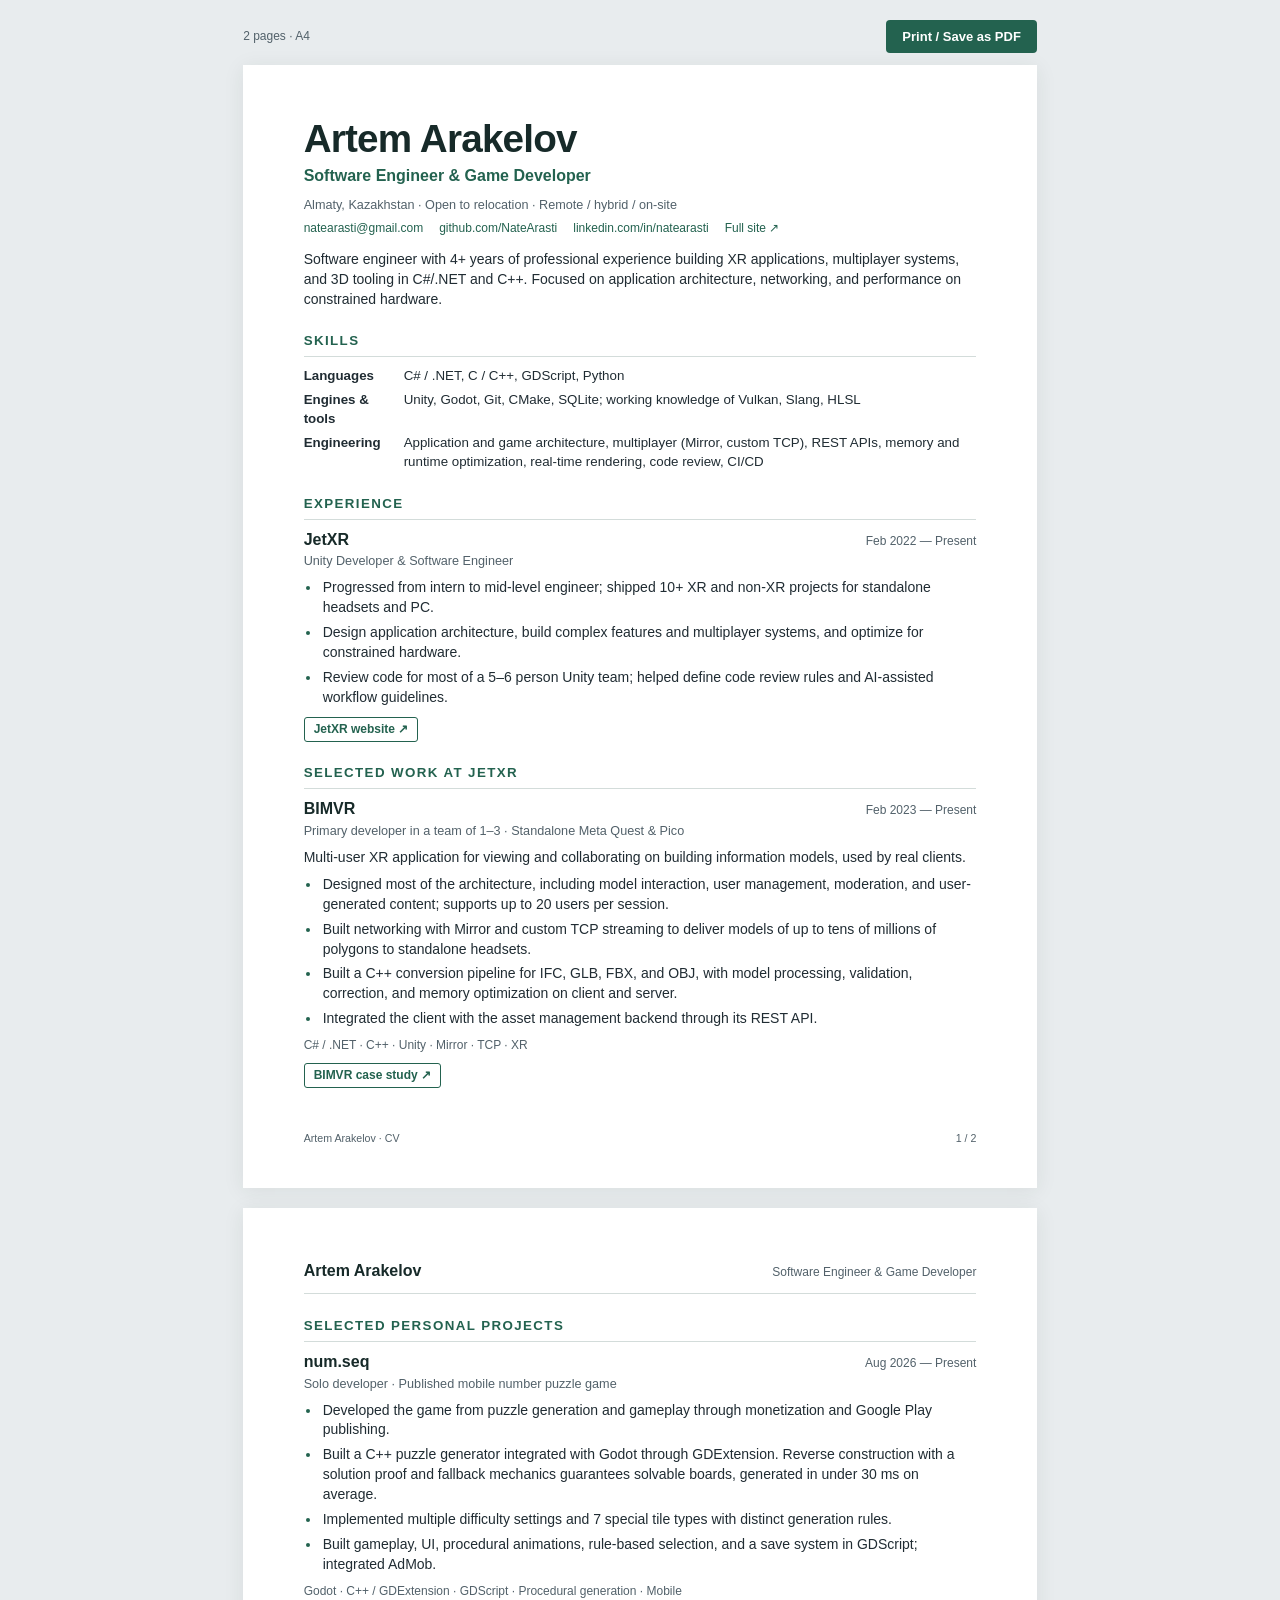
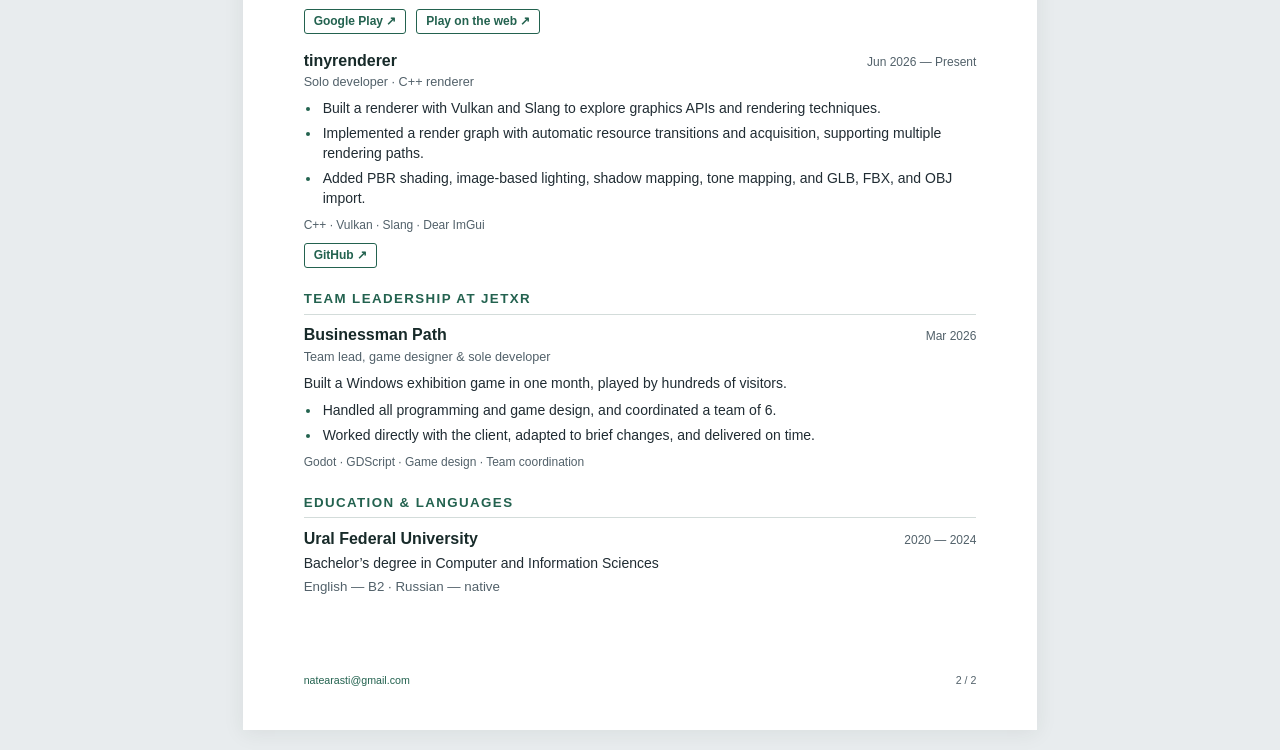
==== cv.html @ dd33c989 "texts update, added separate short cv variant" ====
<!DOCTYPE html>
<html lang="en">
  <head>
    <meta charset="UTF-8">
    <meta name="viewport" content="width=device-width, initial-scale=1.0">
    <meta name="color-scheme" content="light">
    <title>Artem Arakelov — CV</title>
    <style>
      :root {
        color-scheme: light;
        font-family: Arial, Helvetica, sans-serif;
        color: #202c33;
        background: #e8ecee;
        font-size: 10.5pt;
        line-height: 1.42;
        --accent: #23624f;
        --muted: #52616a;
        --rule: #d3dcda;
      }

      * { box-sizing: border-box; }
      body { margin: 0; }
      h1, h2, h3, p, dl, dd { margin: 0; }
      a { color: var(--accent); text-decoration: none; }
      a:hover { text-decoration: underline; }
      a:focus-visible, button:focus-visible { outline: 2px solid var(--accent); outline-offset: 3px; }

      .toolbar {
        width: 210mm;
        margin: 20px auto 12px;
        display: flex;
        justify-content: space-between;
        align-items: center;
        gap: 12px;
        font-size: 12px;
        color: var(--muted);
      }

      button {
        padding: 9px 16px;
        border: 0;
        border-radius: 4px;
        background: var(--accent);
        color: #fff;
        font: 600 13px Arial, sans-serif;
        cursor: pointer;
      }

      .sheet {
        width: 210mm;
        min-height: 297mm;
        margin: 0 auto 20px;
        padding: 14mm 16mm 11mm;
        background: #fff;
        box-shadow: 0 3px 20px #22332b14;
        display: flex;
        flex-direction: column;
      }

      h1 {
        color: #172a29;
        font-size: 29pt;
        line-height: 1.1;
        letter-spacing: -.8px;
      }

      .title { margin-top: 5px; color: var(--accent); font-size: 12pt; font-weight: 600; }
      .location { margin-top: 9px; font-size: 9.5pt; color: var(--muted); }
      .contacts { display: flex; flex-wrap: wrap; gap: 3px 16px; margin-top: 5px; font-size: 9pt; }
      .summary { margin-top: 13px; }

      section { margin-top: 6mm; }
      h2 {
        margin-bottom: 10px;
        padding-bottom: 5px;
        border-bottom: 1px solid var(--rule);
        color: var(--accent);
        font-size: 10pt;
        letter-spacing: 1.4px;
        text-transform: uppercase;
      }

      h3 { color: #172a29; font-size: 12pt; line-height: 1.3; }
      .heading { display: flex; justify-content: space-between; align-items: baseline; gap: 15px; }
      .date { flex-shrink: 0; color: var(--muted); font-size: 9pt; }
      .role { margin: 3px 0 7px; color: var(--muted); font-size: 9.5pt; }
      article + article { margin-top: 17px; }
      ul { margin: 7px 0 0; padding-left: 17px; }
      li { padding-left: 2px; }
      li + li { margin-top: 5px; }
      li::marker { color: var(--accent); }
      .stack { margin-top: 8px; color: var(--muted); font-size: 9pt; }
      .links { margin-top: 9px; display: flex; flex-wrap: wrap; gap: 6px 10px; font-size: 9pt; }
      .links a {
        padding: 3px 9px;
        border: 1px solid var(--accent);
        border-radius: 3px;
        font-weight: 700;
      }

      .skills { display: grid; grid-template-columns: 88px 1fr; gap: 5px 12px; font-size: 10pt; }
      dt { font-weight: 700; }
      .continued { display: flex; justify-content: space-between; align-items: baseline; padding-bottom: 10px; border-bottom: 1px solid var(--rule); }
      .continued p:first-child { font-size: 12pt; font-weight: 700; color: #172a29; }
      .continued p:last-child { font-size: 9pt; color: var(--muted); }
      .education p { margin-top: 4px; }
      .languages { margin-top: 9px; color: var(--muted); font-size: 10pt; }

      footer {
        margin-top: auto;
        padding-top: 10mm;
        display: flex;
        justify-content: space-between;
        color: var(--muted);
        font-size: 8pt;
      }

      @page { size: A4; margin: 0; }

      @media print {
        :root { background: #fff; }
        .toolbar { display: none; }
        .sheet {
          margin: 0;
          min-height: 296mm;
          box-shadow: none;
          break-after: page;
        }
        .sheet:last-child { break-after: auto; }
        article, .education { break-inside: avoid; }
        h2, .heading, .role { break-after: avoid; }
        p, li { orphans: 2; widows: 2; }
      }

      @media screen and (max-width: 820px) {
        .toolbar { width: auto; margin: 14px 18px; }
        .sheet { width: 100%; min-height: auto; padding: 28px 22px; margin-bottom: 12px; }
        h1 { font-size: 26pt; }
        .heading { flex-wrap: wrap; gap: 2px 12px; }
        .continued { gap: 12px; }
        .continued p:last-child { text-align: right; }
        .skills { grid-template-columns: 75px 1fr; }
        footer { padding-top: 24px; }
      }
    </style>
  </head>
  <body>
    <div class="toolbar">
      <span>2 pages · A4</span>
      <button type="button" onclick="window.print()">Print / Save as PDF</button>
    </div>

    <main>
      <div class="sheet" aria-label="Page 1 of 2">
        <header>
          <h1>Artem Arakelov</h1>
          <p class="title">Software Engineer &amp; Game Developer</p>
          <p class="location">Almaty, Kazakhstan · Open to relocation · Remote / hybrid / on-site</p>
          <div class="contacts" aria-label="Contact and profiles">
            <a href="mailto:natearasti@gmail.com">natearasti@gmail.com</a>
            <a href="https://github.com/NateArasti">github.com/NateArasti</a>
            <a href="https://www.linkedin.com/in/natearasti/">linkedin.com/in/natearasti</a>
            <a href="https://natearasti.github.io/">Full site ↗</a>
          </div>
          <p class="summary">
            Software engineer with 4+ years of professional experience building XR applications,
            multiplayer systems, and 3D tooling in C#/.NET and C++. Focused on application architecture,
            networking, and performance on constrained hardware.
          </p>
        </header>

        <section aria-labelledby="skills-title">
          <h2 id="skills-title">Skills</h2>
          <dl class="skills">
            <dt>Languages</dt>
            <dd>C# / .NET, C / C++, GDScript, Python</dd>
            <dt>Engines &amp; tools</dt>
            <dd>Unity, Godot, Git, CMake, SQLite; working knowledge of Vulkan, Slang, HLSL</dd>
            <dt>Engineering</dt>
            <dd>Application and game architecture, multiplayer (Mirror, custom TCP), REST APIs,
              memory and runtime optimization, real-time rendering, code review, CI/CD</dd>
          </dl>
        </section>

        <section aria-labelledby="experience-title">
          <h2 id="experience-title">Experience</h2>
          <article>
            <div class="heading">
              <h3>JetXR</h3>
              <p class="date">Feb 2022 — Present</p>
            </div>
            <p class="role">Unity Developer &amp; Software Engineer</p>
            <ul>
              <li>Progressed from intern to mid-level engineer; shipped 10+ XR and non-XR projects for standalone headsets and PC.</li>
              <li>Design application architecture, build complex features and multiplayer systems, and optimize for constrained hardware.</li>
              <li>Review code for most of a 5–6 person Unity team; helped define code review rules and AI-assisted workflow guidelines.</li>
            </ul>
            <p class="links"><a href="https://jetxr.style/">JetXR website ↗</a></p>
          </article>
        </section>

        <section aria-labelledby="selected-work-title">
          <h2 id="selected-work-title">Selected work at JetXR</h2>
          <article>
            <div class="heading">
              <h3>BIMVR</h3>
              <p class="date">Feb 2023 — Present</p>
            </div>
            <p class="role">Primary developer in a team of 1–3 · Standalone Meta Quest &amp; Pico</p>
            <p>Multi-user XR application for viewing and collaborating on building information models, used by real clients.</p>
            <ul>
              <li>Designed most of the architecture, including model interaction, user management, moderation, and user-generated content; supports up to 20 users per session.</li>
              <li>Built networking with Mirror and custom TCP streaming to deliver models of up to tens of millions of polygons to standalone headsets.</li>
              <li>Built a C++ conversion pipeline for IFC, GLB, FBX, and OBJ, with model processing, validation, correction, and memory optimization on client and server.</li>
              <li>Integrated the client with the asset management backend through its REST API.</li>
            </ul>
            <p class="stack">C# / .NET · C++ · Unity · Mirror · TCP · XR</p>
            <p class="links"><a href="https://jetxr.style/bim-vr">BIMVR case study ↗</a></p>
          </article>

        </section>

        <footer><span>Artem Arakelov · CV</span><span>1 / 2</span></footer>
      </div>

      <div class="sheet" aria-label="Page 2 of 2">
        <div class="continued">
          <p>Artem Arakelov</p>
          <p>Software Engineer &amp; Game Developer</p>
        </div>

        <section aria-labelledby="personal-title">
          <h2 id="personal-title">Selected personal projects</h2>
          <article>
            <div class="heading">
              <h3>num.seq</h3>
              <p class="date">Aug 2026 — Present</p>
            </div>
            <p class="role">Solo developer · Published mobile number puzzle game</p>
            <ul>
              <li>Developed the game from puzzle generation and gameplay through monetization and Google Play publishing.</li>
              <li>Built a C++ puzzle generator integrated with Godot through GDExtension. Reverse construction with a solution proof and fallback mechanics guarantees solvable boards, generated in under 30 ms on average.</li>
              <li>Implemented multiple difficulty settings and 7 special tile types with distinct generation rules.</li>
              <li>Built gameplay, UI, procedural animations, rule-based selection, and a save system in GDScript; integrated AdMob.</li>
            </ul>
            <p class="stack">Godot · C++ / GDExtension · GDScript · Procedural generation · Mobile</p>
            <div class="links">
              <a href="https://play.google.com/store/apps/details?id=com.natearasti.numseq">Google Play ↗</a>
              <a href="https://arasti.itch.io/numseq">Play on the web ↗</a>
            </div>
          </article>

          <article>
            <div class="heading">
              <h3>tinyrenderer</h3>
              <p class="date">Jun 2026 — Present</p>
            </div>
            <p class="role">Solo developer · C++ renderer</p>
            <ul>
              <li>Built a renderer with Vulkan and Slang to explore graphics APIs and rendering techniques.</li>
              <li>Implemented a render graph with automatic resource transitions and acquisition, supporting multiple rendering paths.</li>
              <li>Added PBR shading, image-based lighting, shadow mapping, tone mapping, and GLB, FBX, and OBJ import.</li>
            </ul>
            <p class="stack">C++ · Vulkan · Slang · Dear ImGui</p>
            <p class="links"><a href="https://github.com/NateArasti/tinyrenderer">GitHub ↗</a></p>
          </article>
        </section>

        <section aria-labelledby="additional-title">
          <h2 id="additional-title">Team leadership at JetXR</h2>
          <article>
            <div class="heading">
              <h3>Businessman Path</h3>
              <p class="date">Mar 2026</p>
            </div>
            <p class="role">Team lead, game designer &amp; sole developer</p>
            <p>Built a Windows exhibition game in one month, played by hundreds of visitors.</p>
            <ul>
              <li>Handled all programming and game design, and coordinated a team of 6.</li>
              <li>Worked directly with the client, adapted to brief changes, and delivered on time.</li>
            </ul>
            <p class="stack">Godot · GDScript · Game design · Team coordination</p>
          </article>
        </section>

        <section class="education" aria-labelledby="education-title">
          <h2 id="education-title">Education &amp; languages</h2>
          <div class="heading">
            <h3>Ural Federal University</h3>
            <p class="date">2020 — 2024</p>
          </div>
          <p>Bachelor’s degree in Computer and Information Sciences</p>
          <p class="languages">English — B2 · Russian — native</p>
        </section>

        <footer><a href="mailto:natearasti@gmail.com">natearasti@gmail.com</a><span>2 / 2</span></footer>
      </div>
    </main>
  </body>
</html>
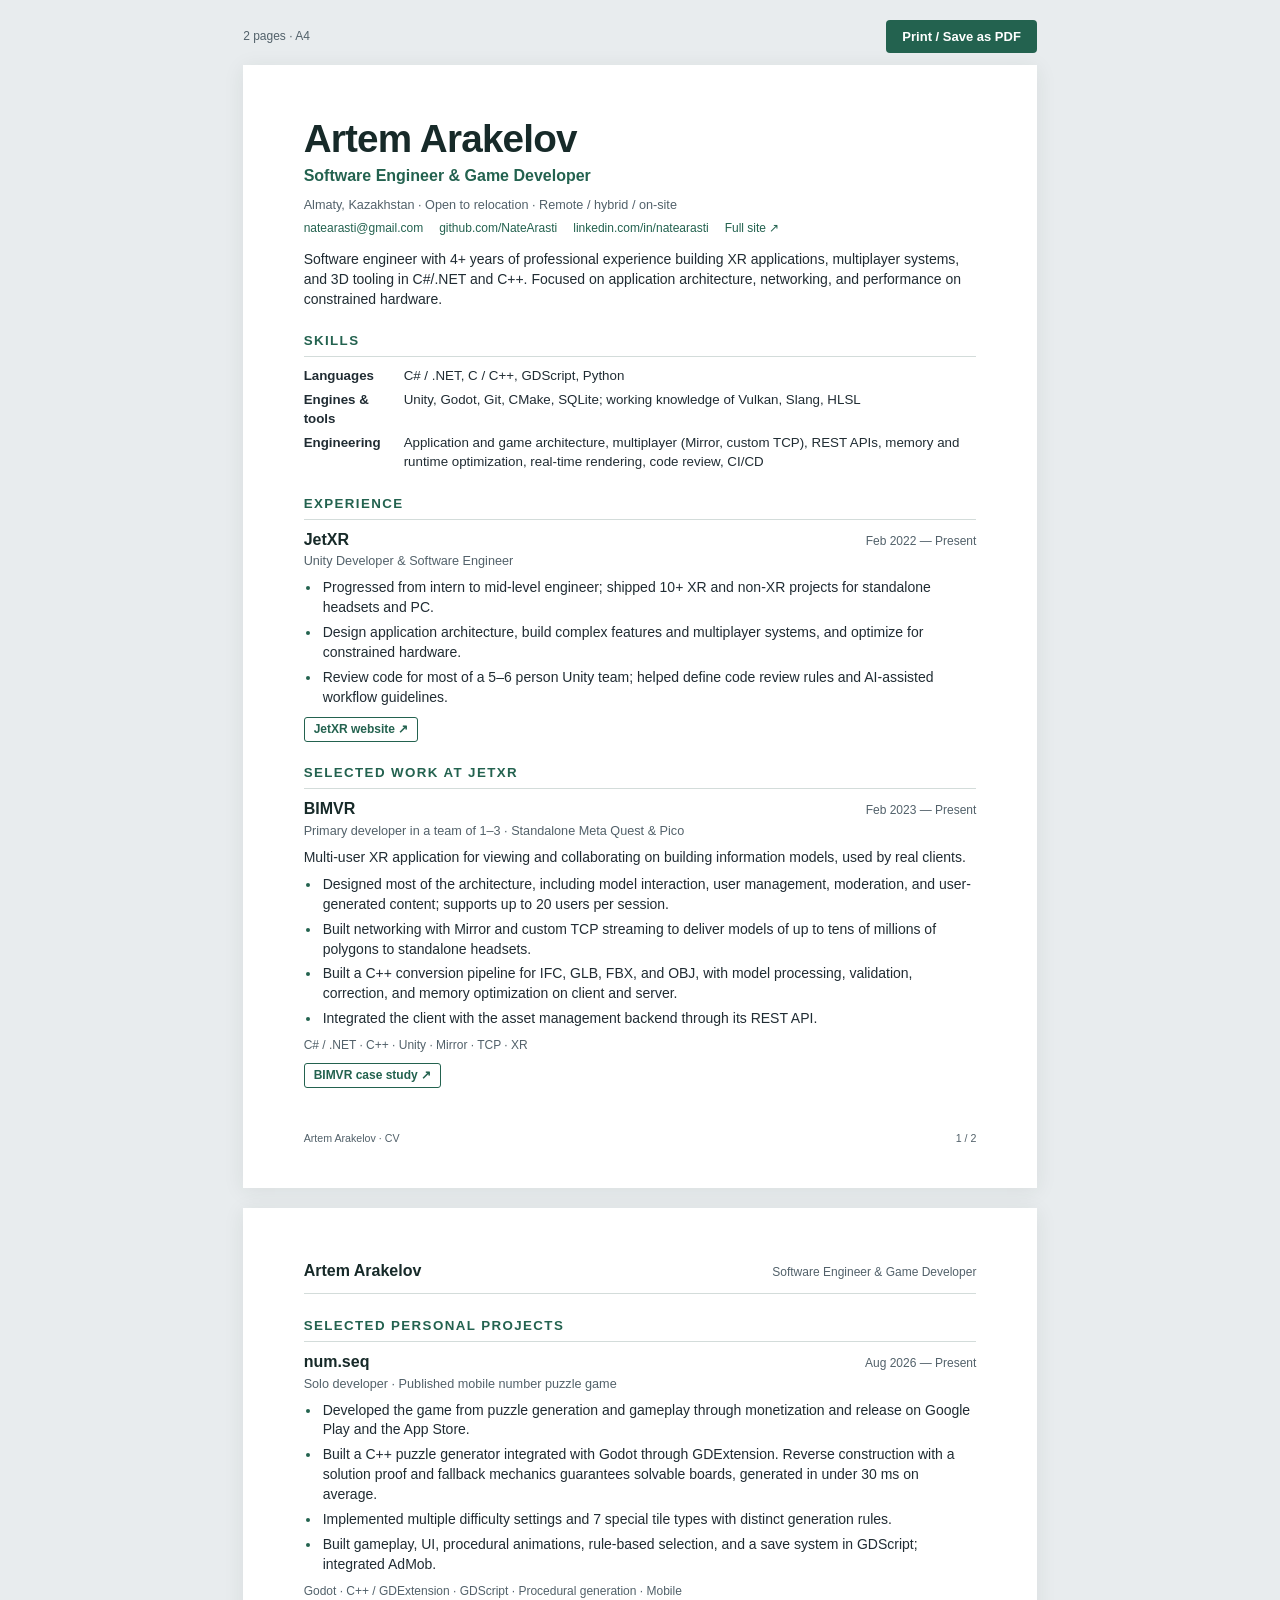
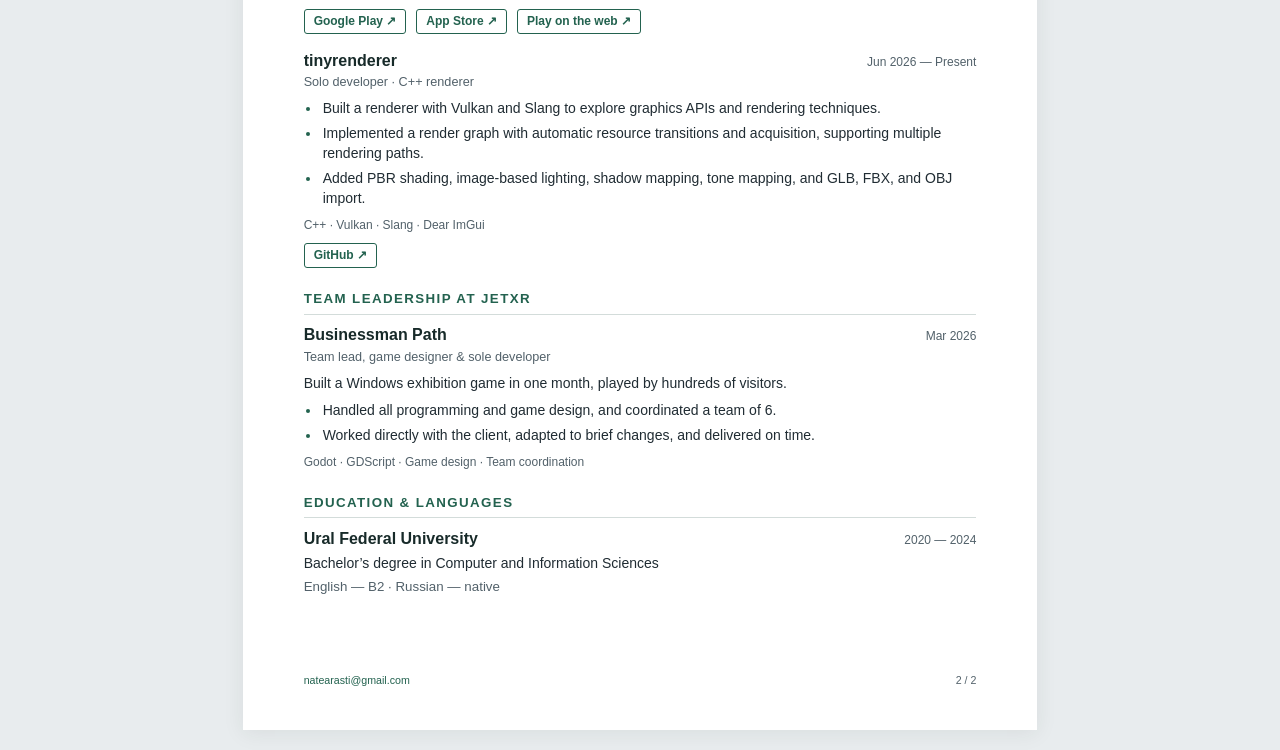
==== commit 0443df13: "updated cv variant" ====
--- a/cv.html
+++ b/cv.html
@@ -238,7 +238,7 @@
             </div>
             <p class="role">Solo developer · Published mobile number puzzle game</p>
             <ul>
-              <li>Developed the game from puzzle generation and gameplay through monetization and Google Play publishing.</li>
+              <li>Developed the game from puzzle generation and gameplay through monetization and release on Google Play and the App Store.</li>
               <li>Built a C++ puzzle generator integrated with Godot through GDExtension. Reverse construction with a solution proof and fallback mechanics guarantees solvable boards, generated in under 30 ms on average.</li>
               <li>Implemented multiple difficulty settings and 7 special tile types with distinct generation rules.</li>
               <li>Built gameplay, UI, procedural animations, rule-based selection, and a save system in GDScript; integrated AdMob.</li>
@@ -246,6 +246,7 @@
             <p class="stack">Godot · C++ / GDExtension · GDScript · Procedural generation · Mobile</p>
             <div class="links">
               <a href="https://play.google.com/store/apps/details?id=com.natearasti.numseq">Google Play ↗</a>
+              <a href="https://apps.apple.com/us/app/num-seq/id6818706340">App Store ↗</a>
               <a href="https://arasti.itch.io/numseq">Play on the web ↗</a>
             </div>
           </article>
